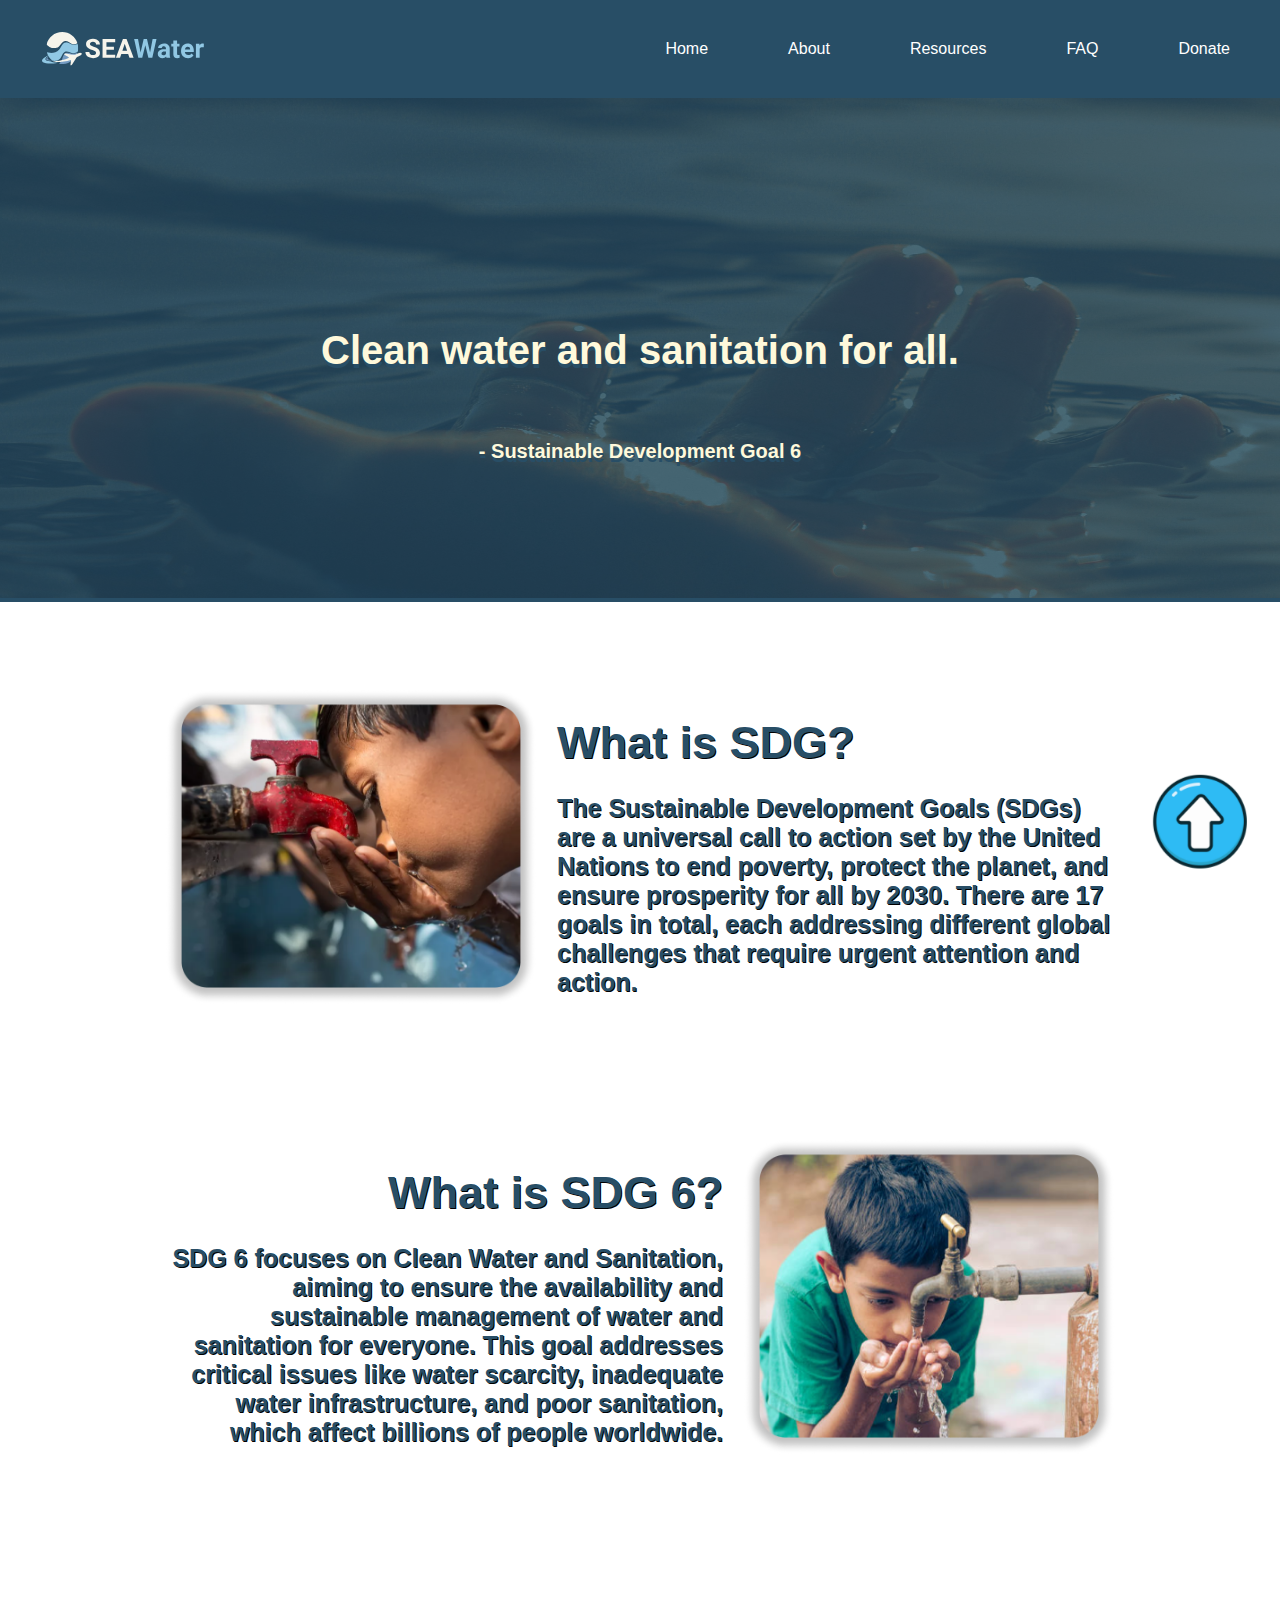
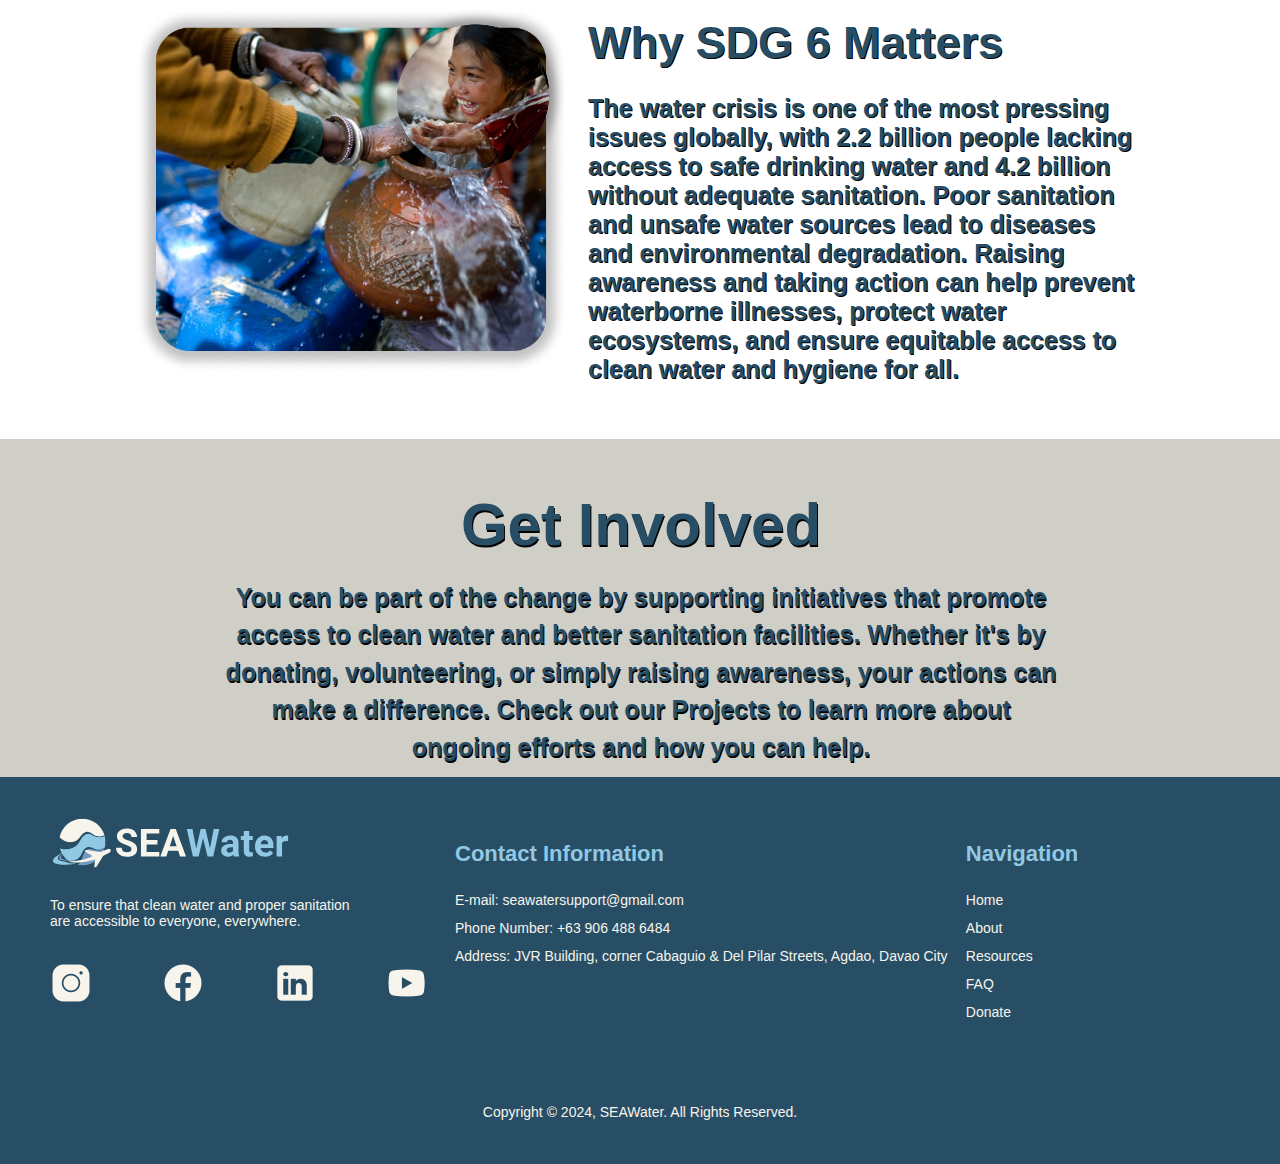
==== index.html @ 737fe2b9 "index refactor" ====
<!DOCTYPE html>
<html lang="en">
<head>
    <meta charset="UTF-8">
    <meta content="width=device-width, initial-scale=1.0" name="viewport">
    <link href="/css/index.css" rel="stylesheet">
    <link href="/images/logos/Logo.svg" rel="icon" type="image/x-icon">
    <title>Home</title>
</head>
<body>
<div class="container">
    <nav class="nav-bar">

        <input class="nav-toggle" id="nav-toggle" type="checkbox">
        <label class="burger-icon" for="nav-toggle">&#9776;</label>

        <a class="nav-logo" href="/">
            <img alt="SEAWater" class="img-logo" src="/images/logos/Logo-With-Text.svg">
        </a>

        <ul class="nav-items">
            <li><a href="/index.html">Home</a></li>
            <li><a href="/html/about.html">About</a></li>
            <li><a href="/html/resources.html">Resources</a></li>
            <li><a href="/html/faq.html">FAQ</a></li>
            <li><a href="/html/donation.html">Donate</a></li>
        </ul>
    </nav>


    <div class="div-banner">
        <img alt="Hand on water" class="img-banner" src="/images/supporting-images/home-bg.png">
        <div class="text-center">Clean water and sanitation for all.</div>
        <div class="text-center-p">- Sustainable Development Goal 6</div>
    </div>

    <div class="image-text-container">
        <img alt="" class="home-img" id="pic1" src="/images/supporting-images/home-pic1.png">
        <div class="img-description">
            <h3 class="h3-left">What is SDG?</h3>
            <p class="p-left">The Sustainable Development Goals (SDGs) are a universal call to action set by the
                United Nations to end poverty, protect the planet, and ensure prosperity for all by 2030. There are
                17 goals in total, each addressing different global challenges that require urgent attention and
                action.</p>
        </div>
    </div>

    <div class="image-text-container">
        <div class="img-description">
            <h3 class="h3-right">What is SDG 6?</h3>
            <p class="p-right">SDG 6 focuses on Clean Water and Sanitation, aiming to ensure the availability and
                sustainable management of water and sanitation for everyone. This goal addresses critical issues
                like water scarcity, inadequate water infrastructure, and poor sanitation, which affect billions of
                people worldwide.</p>
        </div>
        <img alt="" class="home-img" id="pic2" src="/images/supporting-images/home-pic2.png">
    </div>

    <div class="image-text-container">
        <div class="image-wrapper">
            <img alt="" class="big-pic" src="/images/supporting-images/home-pic3.png">
            <img alt="" class="small-pic" src="/images/supporting-images/hime-pic3.1.png">
        </div>
        <div class="img-description">
            <h3 class="h3-left">Why SDG 6 Matters</h3>
            <p class="p-left">The water crisis is one of the most pressing issues globally, with 2.2 billion people
                lacking access to safe drinking water and 4.2 billion without adequate sanitation. Poor sanitation
                and unsafe water sources lead to diseases and environmental degradation. Raising awareness and
                taking action can help prevent waterborne illnesses, protect water ecosystems, and ensure equitable
                access to clean water and hygiene for all.</p>
        </div>
    </div>

    <div class="div-bottom">
        <div class="div-bottom-cont">
            <h2>Get Involved</h2>
            <div class="bottom-p-container">
                <p>You can be part of the change by supporting initiatives that promote access to clean water and
                    better sanitation facilities. Whether it's by donating, volunteering, or simply raising
                    awareness, your actions can make a difference. Check out our Projects to learn more about
                    ongoing efforts and how you can help.</p>
            </div>
        </div>
    </div>

    <a href="#" id="topButton"><img alt="go-to-top" src="/images/icons/arrow-icon.png"></a>

</div>
<div class="footer-div">
    <footer class="footer-distributed">
        <div class="side-one">
            <img alt="" class="footer-logo" src="/images/logos/Logo-With-Text.svg">
            <p>To ensure that clean water and proper sanitation are accessible to everyone, everywhere.</p>
            <div class="social-icons">
                <a href="https://www.instagram.com/seandreiseandrei/" target="_blank">
                    <img alt="" src="/images/icons/icons8-instagram-42.png">
                </a>
                <a href="https://www.facebook.com/people/SEAWater-Co/61565317061042/" target="_blank">
                    <img alt="" src="/images/icons/icons8-facebook-42.png">
                </a>
                <a href="#" target="_blank">
                    <img alt="" src="/images/icons/icons8-linkedin-42.png">
                </a>
                <a href="#" target="_blank">
                    <img alt="" src="/images/icons/icons8-youtube-42.png">
                </a>
            </div>
        </div>
        <ul class="side-two">
            <li class="features">
                <h2>Contact Information</h2>
                <ul class="box">
                    <li>E-mail: seawatersupport@gmail.com</li>
                    <li>Phone Number: +63 906 488 6484</li>
                    <li>Address: JVR Building, corner Cabaguio & Del Pilar Streets, Agdao, Davao City</li>
                </ul>
            </li>
            <li>
                <h2>Navigation</h2>
                <ul class="box">
                    <li><a href="/index.html">Home</a></li>
                    <li><a href="/html/about.html">About</a></li>
                    <li><a href="/html/resources.html">Resources</a></li>
                    <li><a href="/html/faq.html">FAQ</a></li>
                    <li><a href="/html/donation.html">Donate</a></li>
                </ul>
            </li>
        </ul>
        <div class="copyright">
            <p>Copyright © 2024, SEAWater. All Rights Reserved.</p>
        </div>
    </footer>
</div>


</body>
</html>
---- css/index.css ----
body {
    max-width: 100%;
    overflow-x: hidden;
    background-color: #ffffff;
    font-family: Arial, sans-serif;
    margin: 0;
    padding: 0;
}

.container {
    margin: auto;
}

.nav-bar {
    background-color: #284E66;
    display: flex;
    align-items: center;
    padding: 10px;
    position: relative;
}

.nav-items {
    list-style-type: none;
    margin: 0;
    padding: 0;
    display: flex;
    flex-grow: 1;
    justify-content: flex-end;
}

.nav-items li {
    padding: 14px 20px;
}

.nav-logo {
    margin-left: 10px;
    display: flex;
    align-items: center;
    pointer-events: none;
}

.nav-logo img {
    max-height: 50px;
    vertical-align: middle;
}

.nav-bar a {
    color: white;
    text-decoration: none;
    display: block;
    padding: 14px 20px;
}

.nav-bar a:hover {
    background-color: #3A6D8F;
}

.burger-icon {
    display: none;
    cursor: pointer;
    font-size: 30px;
    color: white;
    margin-left: 10px;
}

.nav-toggle {
    display: none;
}

.img-logo {
    width: auto;
    height: 20%;
    vertical-align: middle;
}

.img-banner {
    width: 100%;
    height: 500px;
    opacity: .26;
}

.div-banner {
    background: #284E66;
    width: 100%;
    height: 10%;
    position: relative;
}

.text-center {
    position: absolute;
    top: 50%;
    left: 50%;
    transform: translate(-50%, -50%);
    color: #fff9db;
    font-size: 40px;
    font-weight: bold;
    text-shadow: 1px 4px #284E66;
    text-align: center;
}

.text-center-p {
    position: absolute;
    top: 70%;
    left: 50%;
    transform: translate(-50%, -50%);
    color: #fff9db;
    font-size: 20px;
    font-weight: bold;
    text-shadow: 1px 4px #284E66;
    text-align: center;
}

.image-text-container {
    display: flex;
    align-items: center;
    justify-content: center;
    margin-top: 40px;
    padding: 20px;
    flex-wrap: wrap;
}

.img-description {
    max-width: 45%;
    padding: 10px;
}

.home-img {
    width: 40%;
    height: auto;
    margin: 10px;
    border-radius: 25px;
    max-width: 30%;
}

.image-wrapper {
    width: 35%;
    height: auto;
    margin: 10px;
    border-radius: 25px;
    position: relative;
    display: grid;
    grid-template-columns: 1fr;
    grid-template-rows: 1fr;
    place-items: center;
    overflow: hidden;
}

.big-pic {
    grid-area: 1 / 1;
    width: 100%;
    height: auto;
    border-radius: 25px;
}

.small-pic {
    position: absolute;
    top: 0;
    right: 0;
    width: 190px;
    height: auto;
    border-radius: 50%;
}

.h3-left {
    color: #284E66;
    font-size: 45px;
    font-weight: bold;
    text-shadow: 1px 1px #000000;
    margin-bottom: 20px;
    text-align: left;
}

.h3-right {
    color: #284E66;
    font-size: 45px;
    font-weight: bold;
    text-shadow: 1px 1px #000000;
    margin-bottom: 20px;
    text-align: right;
}

.p-left {
    color: #284E66;
    font-size: 25px;
    font-weight: bold;
    text-shadow: 1px 1px #000000;
    text-align: left;
}

.p-right {
    color: #284E66;
    font-size: 25px;
    font-weight: bold;
    text-shadow: 1px 1px #000000;
    text-align: right;
}

.div-bottom {
    background: #CFCEC7;
    width: 100%;
    height: auto;
    position: relative;
    padding: 1px;
}

.div-bottom-cont h2 {
    font-size: 60px;
    color: #284E66;
    font-weight: bold;
    text-shadow: 1px 2px #000000;
    text-align: center;
    margin-bottom: 10px;
}

.div-bottom-cont p {
    color: #284E66;
    font-size: 25px;
    font-weight: bold;
    text-shadow: 1px 2px #000000;
    text-align: center;
    max-width: 65%;
    margin-top: 0;
    margin-bottom: 0;
    line-height: 1.5;
}

.bottom-p-container {
    display: flex;
    align-items: center;
    justify-content: center;
    padding: 20px;
    flex-wrap: wrap;
    padding: 10px 0;
}

.profile-cont {
    text-align: center;
    margin: 20px 0;
}

#profile-pic {
    border: solid 5px #001f3f;
    width: 200px;
    height: 200px;
    border-radius: 50%;
    margin-bottom: 10px;
}

#profile-desc {
    color: #001f3f;
    font-size: 18px;
    margin-top: 10px;
}

.skills-strengths, .dreams {
    background-color: #f4f4f4;
    border: 2px solid #001f3f;
    padding: 20px;
    margin: 20px 0;
}

.skills-strengths h3, .strengths h3, .dreams h3 {
    color: #001f3f;
}

.media {
    display: flex;
    justify-content: center;
    margin-bottom: 10px;
}

.footer-div {
    box-sizing: border-box;
    margin: 0;
    display: grid;
    font-size: 14px;
}

.footer-distributed {
    display: flex;
    flex-flow: row wrap;
    padding: 30px;
    padding-inline: 50px;
    color: #F6F4EB;
    background: #284E66;
}

.footer-distributed > * {
    flex: 1 100%;
}

.side-one {
    margin-right: 1.25em;
    margin-bottom: 2em;
}

.footer-distributed h2 {
    font-weight: bold;
    font-size: 22px;
    color: #91C8E4;
}

.footer-distributed ul {
    list-style: none;
    padding-left: 0;
}

.footer-distributed li {
    line-height: 2em;
}

.footer-distributed a {
    text-decoration: none;
}

.side-two {
    display: flex;
    flex-flow: row wrap;
}

.side-two > * {
    flex: 1 50%;
    margin-right: 1.25em;
}

.box a {
    color: #F6F4EB;
}

.h-box {
    column-count: 2;
    column-gap: 1.25em;
}

.copyright {
    text-align: center;
    color: #F6F4EB;
    padding-top: 50px;
}

.side-one p {
    padding-bottom: 5%;
    padding-right: 20%;
    color: #F6F4EB;
}

.footer-logo {
    width: 250px;
    height: auto;
}

.social-icons {
    gap: 5em;
    display: flex;
    flex-flow: wrap;

}

#topButton {
    position: fixed;
    bottom: 20px;
    right: 20px;
    padding: 10px;
    border-radius: 5px;
    text-decoration: none;
    cursor: pointer;
}

#topButton img {
    display: block;
    width: 20% px;
    height: 100px;
}

/* Footer media query */
@media screen and (min-width: 600px) {
    .side-two > * {
        flex: 1;
    }

    .features {
        flex-grow: 2;
    }

    .side-one {
        flex: 1 0px;
    }

    .side-two {
        flex: 2 0px;
    }
}

@media (max-width: 600px) {
    .footer-distributed {
        padding: 40px;
    }
}

@media screen and (max-width: 1030px) {
    .nav-items {
        display: none;
        flex-direction: column;
        position: absolute;
        top: 60px;
        left: 0;
        width: 100%;
        background-color: #284E66;
        z-index: 1000;
    }

    .nav-items li {
        width: 100%;
        text-align: center;
    }

    .burger-icon {
        display: block;
        position: absolute;
        left: 10px;
    }

    .nav-logo {
        order: 1;
        display: flex;
        display: block;
        margin-left: auto;
        margin-right: auto;

    }

    .nav-toggle:checked + .burger-icon + .nav-logo + .nav-items {
        display: flex;
    }

    .team-grid {
        flex-direction: column;
        align-items: center;
    }

    .team-card {
        width: 90%;
    }
}

@media screen and (max-width: 1024px) {
    .nav-bar ul {
        flex-direction: column;
        align-items: flex-start;
    }

    .home-image, .who-we-are-text {
        width: 90%;
        margin: 10px 0;
    }

    .h3-right, .h3-left, .div-bottom-cont h2 {
        font-size: 26px;
        text-align: center;
    }

    .p-right, .p-left, .bottom-p-container p {
        font-size: 14px;
        text-align: center;
    }

    .small-pic {
        width: 100px;
        top: 5px;
        right: 5px;
    }

    .big-pic {
        width: 100%;
        height: auto;
    }
}

@media screen and (max-width: 768px) {
    .text-center {
        font-size: 35px;
    }

    .h3-right, .h3-left, .div-bottom-cont h2 {
        font-size: 24px;
    }

    .p-right, .p-left, .bottom-p-container p {
        font-size: 12px;
    }

    .small-pic {
        width: 80px;
        top: 5px;
        right: 5px;
    }

    .big-pic {
        width: 100%;
        height: auto;
    }
}

@media screen and (max-width: 480px) {
    .text-center {
        font-size: 28px;
    }

    .h3-right, .h3-left, .div-bottom-cont h2 {
        font-size: 20px;
    }

    .p-right, .p-left, .bottom-p-container p{
        font-size: 10px;
    }

    .small-pic {
        width: 60px;
        top: 3px;
        right: 3px;
    }

    .big-pic {
        width: 100%;
        height: auto;
    }
}
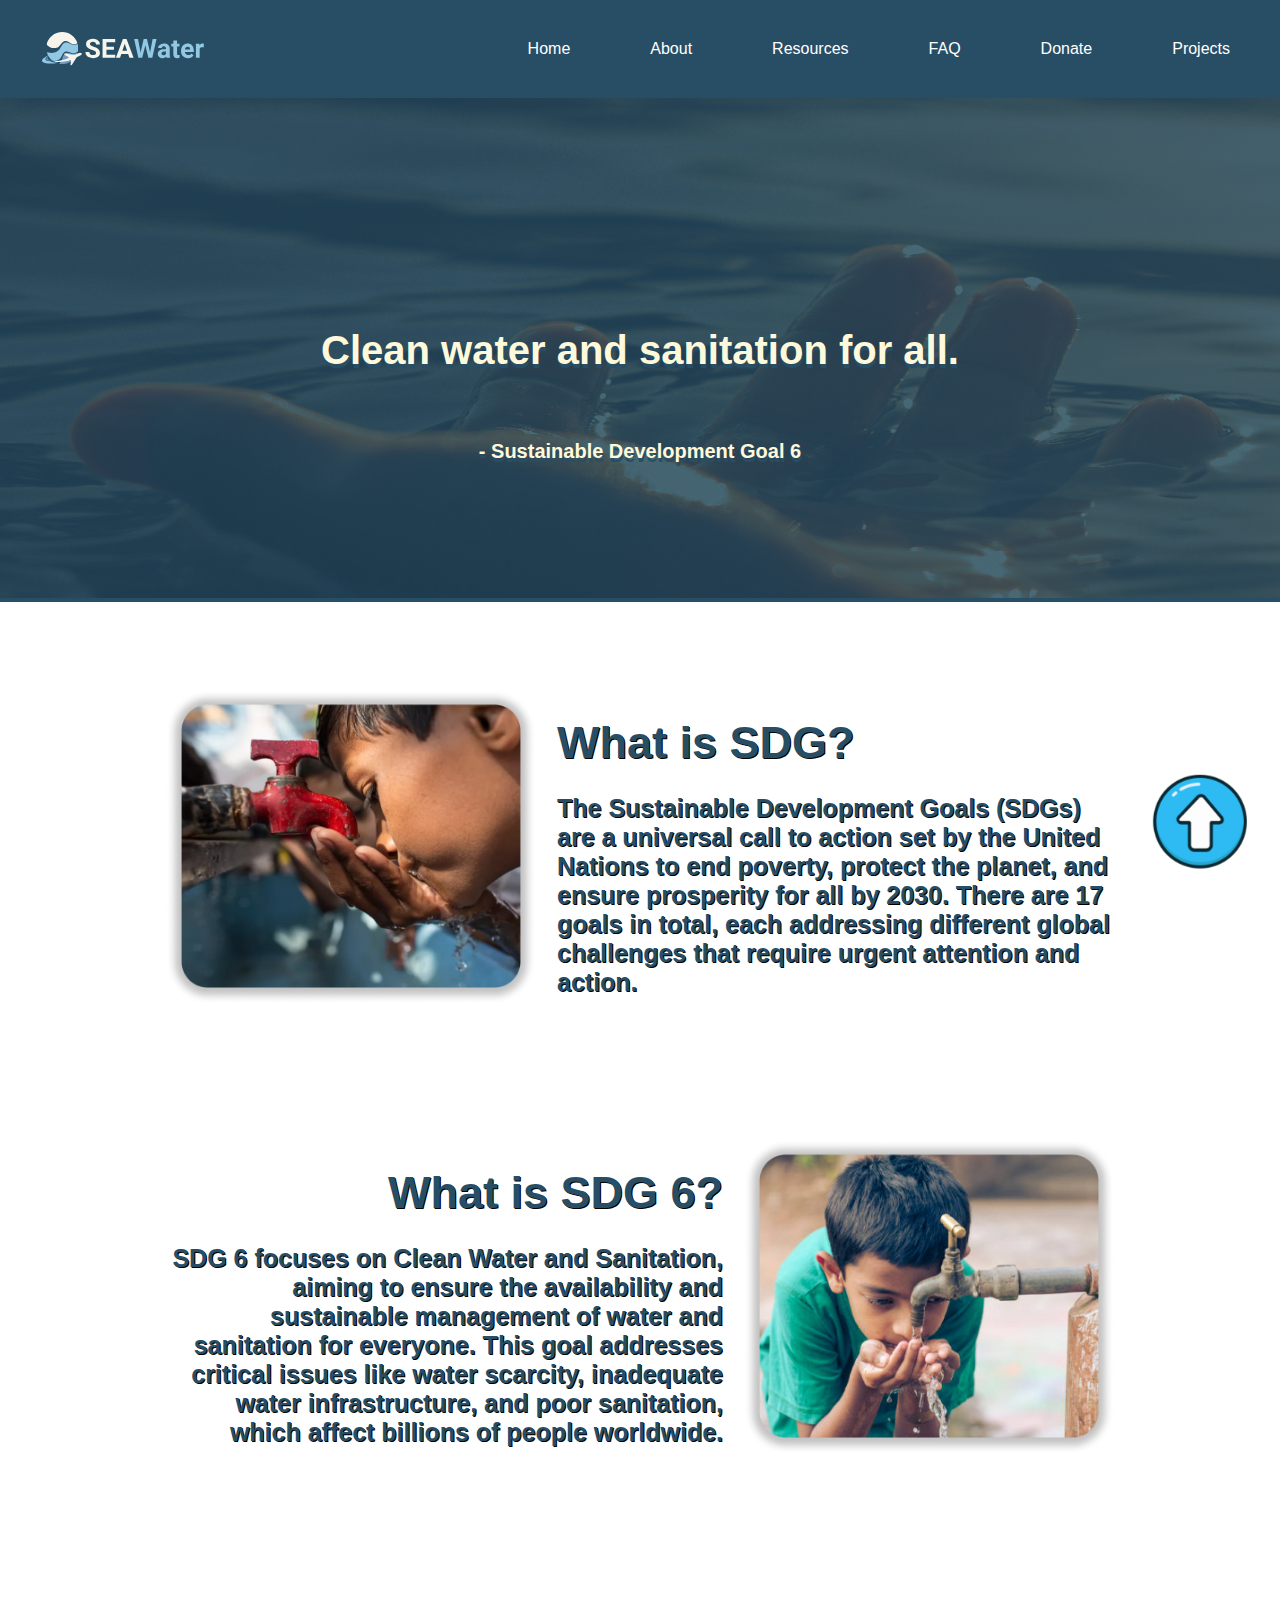
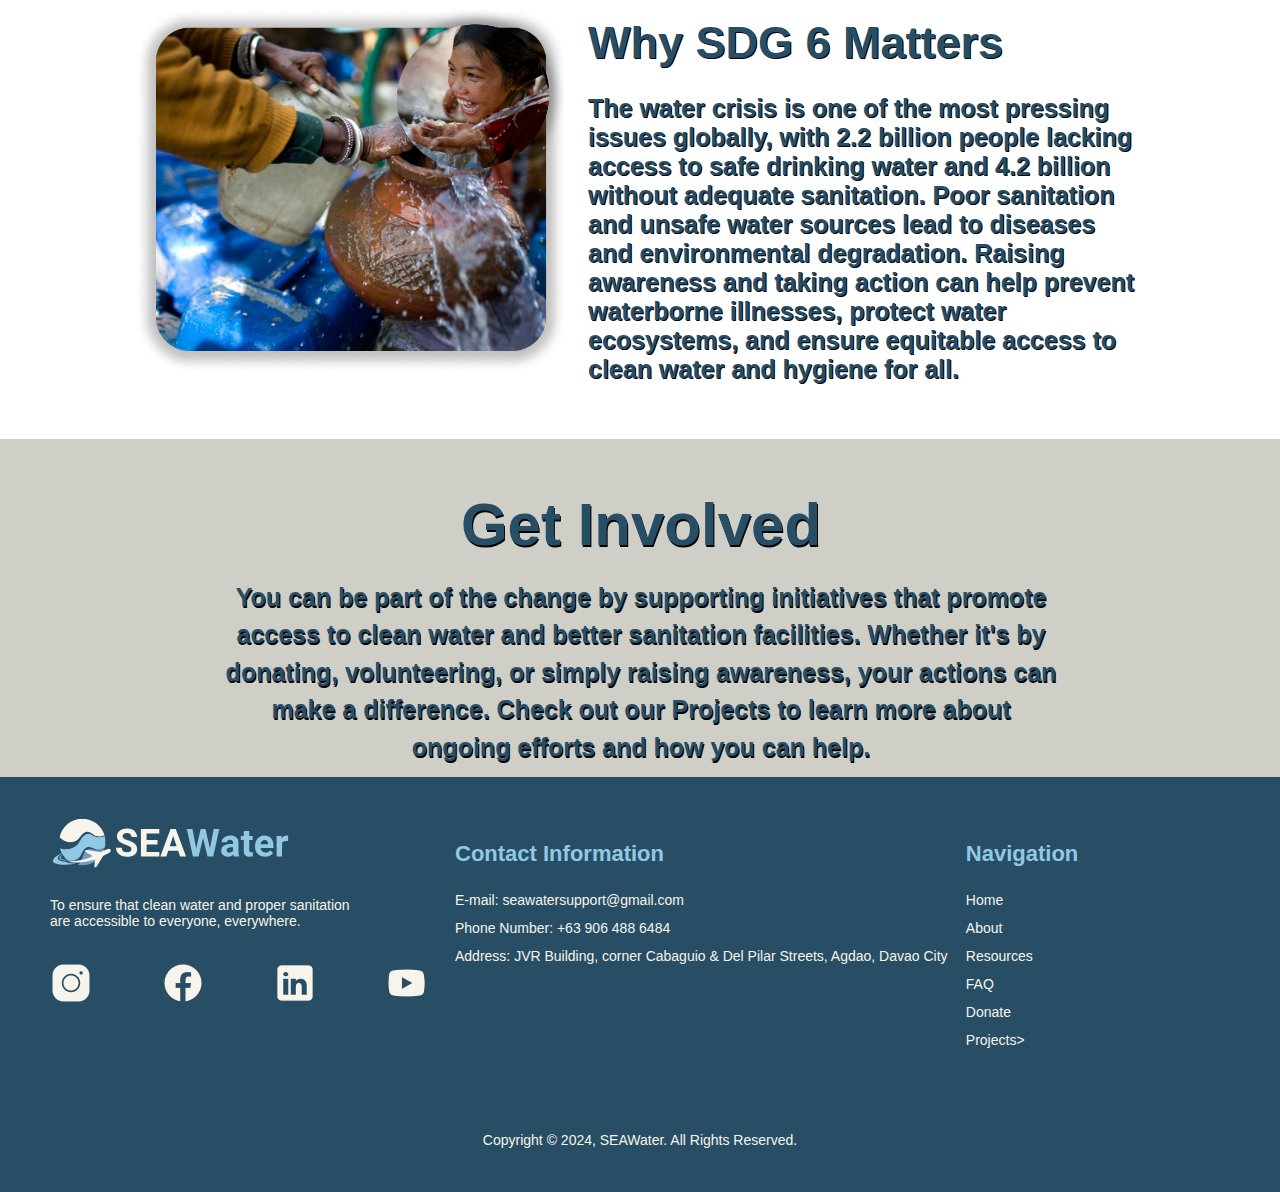
==== commit 12fd83fc: "projects" ====
--- a/index.html
+++ b/index.html
@@ -3,8 +3,8 @@
 <head>
     <meta charset="UTF-8">
     <meta content="width=device-width, initial-scale=1.0" name="viewport">
-    <link href="/css/index.css" rel="stylesheet">
-    <link href="/images/logos/Logo.svg" rel="icon" type="image/x-icon">
+    <link href="./css/index.css" rel="stylesheet">
+    <link href="./images/logos/Logo.svg" rel="icon" type="image/x-icon">
     <title>Home</title>
 </head>
 <body>
@@ -15,27 +15,29 @@
         <label class="burger-icon" for="nav-toggle">&#9776;</label>
 
         <a class="nav-logo" href="/">
-            <img alt="SEAWater" class="img-logo" src="/images/logos/Logo-With-Text.svg">
+            <img alt="SEAWater" class="img-logo" src="./images/logos/Logo-With-Text.svg">
         </a>
 
         <ul class="nav-items">
-            <li><a href="/index.html">Home</a></li>
-            <li><a href="/html/about.html">About</a></li>
-            <li><a href="/html/resources.html">Resources</a></li>
-            <li><a href="/html/faq.html">FAQ</a></li>
-            <li><a href="/html/donation.html">Donate</a></li>
+            <li><a href="./index.html">Home</a></li>
+            <li><a href="./html/about.html">About</a></li>
+            <li><a href="./html/resources.html">Resources</a></li>
+            <li><a href="./html/faq.html">FAQ</a></li>
+            <li><a href="./html/donation.html">Donate</a></li>
+            <li><a href="./html/projects.html">Projects</a></li>
+
         </ul>
     </nav>
 
 
     <div class="div-banner">
-        <img alt="Hand on water" class="img-banner" src="/images/supporting-images/home-bg.png">
+        <img alt="Hand on water" class="img-banner" src="./images/supporting-images/home-bg.png">
         <div class="text-center">Clean water and sanitation for all.</div>
         <div class="text-center-p">- Sustainable Development Goal 6</div>
     </div>
 
     <div class="image-text-container">
-        <img alt="" class="home-img" id="pic1" src="/images/supporting-images/home-pic1.png">
+        <img alt="" class="home-img" id="pic1" src="./images/supporting-images/home-pic1.png">
         <div class="img-description">
             <h3 class="h3-left">What is SDG?</h3>
             <p class="p-left">The Sustainable Development Goals (SDGs) are a universal call to action set by the
@@ -53,13 +55,13 @@
                 like water scarcity, inadequate water infrastructure, and poor sanitation, which affect billions of
                 people worldwide.</p>
         </div>
-        <img alt="" class="home-img" id="pic2" src="/images/supporting-images/home-pic2.png">
+        <img alt="" class="home-img" id="pic2" src="./images/supporting-images/home-pic2.png">
     </div>
 
     <div class="image-text-container">
         <div class="image-wrapper">
-            <img alt="" class="big-pic" src="/images/supporting-images/home-pic3.png">
-            <img alt="" class="small-pic" src="/images/supporting-images/hime-pic3.1.png">
+            <img alt="" class="big-pic" src="./images/supporting-images/home-pic3.png">
+            <img alt="" class="small-pic" src="./images/supporting-images/hime-pic3.1.png">
         </div>
         <div class="img-description">
             <h3 class="h3-left">Why SDG 6 Matters</h3>
@@ -83,13 +85,13 @@
         </div>
     </div>
 
-    <a href="#" id="topButton"><img alt="go-to-top" src="/images/icons/arrow-icon.png"></a>
+    <a href="#" id="topButton"><img alt="go-to-top" src="./images/icons/arrow-icon.png"></a>
 
 </div>
 <div class="footer-div">
     <footer class="footer-distributed">
         <div class="side-one">
-            <img alt="" class="footer-logo" src="/images/logos/Logo-With-Text.svg">
+            <img alt="" class="footer-logo" src="./images/logos/Logo-With-Text.svg">
             <p>To ensure that clean water and proper sanitation are accessible to everyone, everywhere.</p>
             <div class="social-icons">
                 <a href="https://www.instagram.com/seandreiseandrei/" target="_blank">
@@ -118,11 +120,13 @@
             <li>
                 <h2>Navigation</h2>
                 <ul class="box">
-                    <li><a href="/index.html">Home</a></li>
-                    <li><a href="/html/about.html">About</a></li>
-                    <li><a href="/html/resources.html">Resources</a></li>
-                    <li><a href="/html/faq.html">FAQ</a></li>
-                    <li><a href="/html/donation.html">Donate</a></li>
+                    <li><a href="./index.html">Home</a></li>
+                    <li><a href="./html/about.html">About</a></li>
+                    <li><a href="./html/resources.html">Resources</a></li>
+                    <li><a href="./html/faq.html">FAQ</a></li>
+                    <li><a href="./html/donation.html">Donate</a></li>
+                    <li><a href="./html/projects.html">Projects></a> </li>
+
                 </ul>
             </li>
         </ul>
